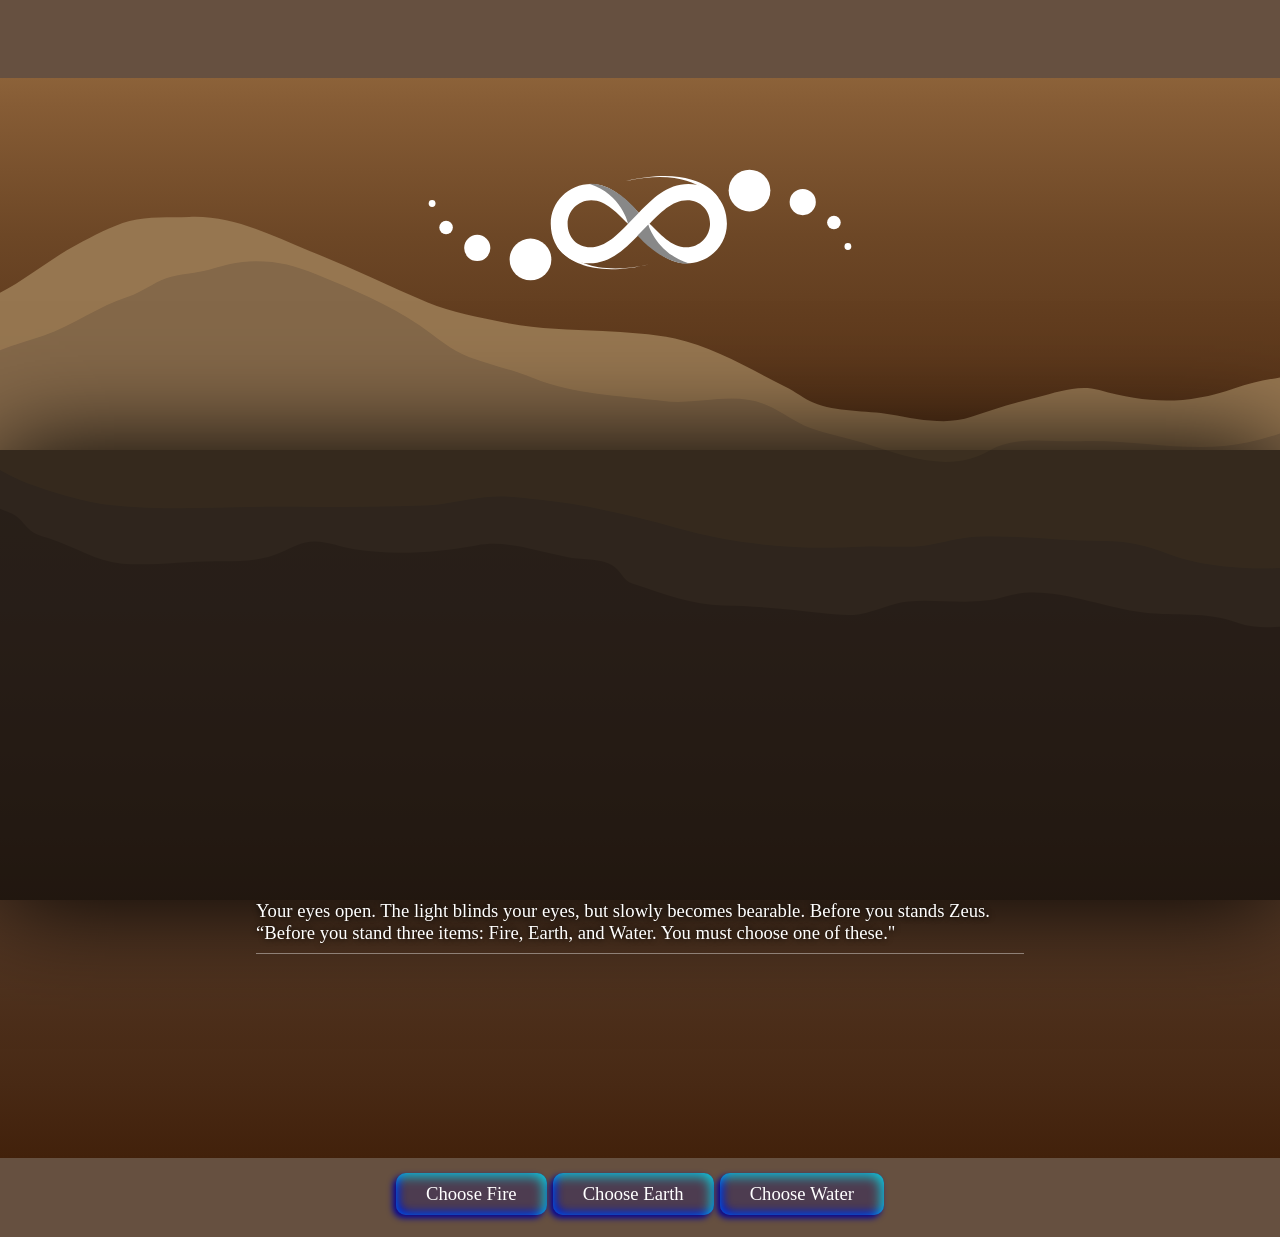
==== game3.html @ 2a309ad3 "animating log and ambient sound" ====
<html>
<head>
<title>Judgement</title>
<meta name="viewport" content="width=device-width"/>
<script src="jquery-2.1.0.min.js"></script>
<script src="game3.js"></script>
<link href='style.css' rel='stylesheet' type='text/css'>
</head>
<body>

<audio id="ambient_player" autoplay loop>
<source src="ambient.mp3" type="audio/mp3">
<source src="ambient.ogg" type="audio/ogg">
</audio>

<div align="center"><img id="image"/></div>
<div align="center" id="image-container"><img id="image"/></div>
<div id="log"></div>
<div><form id="form" align="center"></form></div>
<script>onLoad()</script>

</body>
</html>
---- style.css ----
@import url('http://fonts.googleapis.com/css?family=Exo+2:600|IM+Fell+English');

body {
    /*
    background-color: #6f6f6f; 
    background-image: url('edge3.png');
    background-attachment: fixed;
    background-position: 0px 0px;
    background-repeat: repeat-x;
    */
    background-image: url('bkg.svg');
    background-repeat: no-repeat;
    background-position: center center;
    background-color: #665040;
    color: white; 
    border: 0px; 
    margin: 0px; 
    padding: 0px;
    font-size: 14pt;
    font-family: 'IM Fell English', serif;
    text-shadow: 0px 0px 6px black;
}

hr {border: none; border-bottom: 1px solid rgba(255,255,255,0.4);}

#image-container {
    background-color: rgba(0,0,0,0.6);
    box-shadow: 0px 0px 100px black;
}

#image {
    padding: 0px; 
    border: 0px; 
    margin: 0px 0px 0px 0px;
}
#form input[type="button"] {
    color: white; 
    box-shadow: 
    -3px 3px 12px rgba(0, 255, 255, 0.75) inset,
    3px -3px 9px #0000cc inset,
    -3px 3px 6px #000099;
    background: rgba(0, 0, 128, 0.25);
    margin: 3px;
    padding: 10px 30px;
    border: none; 
    border-radius: 10px;
    font-size: 14pt;
    font-family: 'IM Fell English', serif;
}
#form input[type="button"]:hover {
    background: #0000cc; color: white;
}

#image {height: 50%; opacity: 0.0;}
#log {height: 30%; padding: 0px 20%; overflow: auto; overflow-x: hidden;}
#form input[type="button"] {display: inline;}

@media (max-width: 600px)
{
    #log {height: 25%; padding: 0px 10px;}
    #form input[type="button"] {display: block; width:100%;}
}
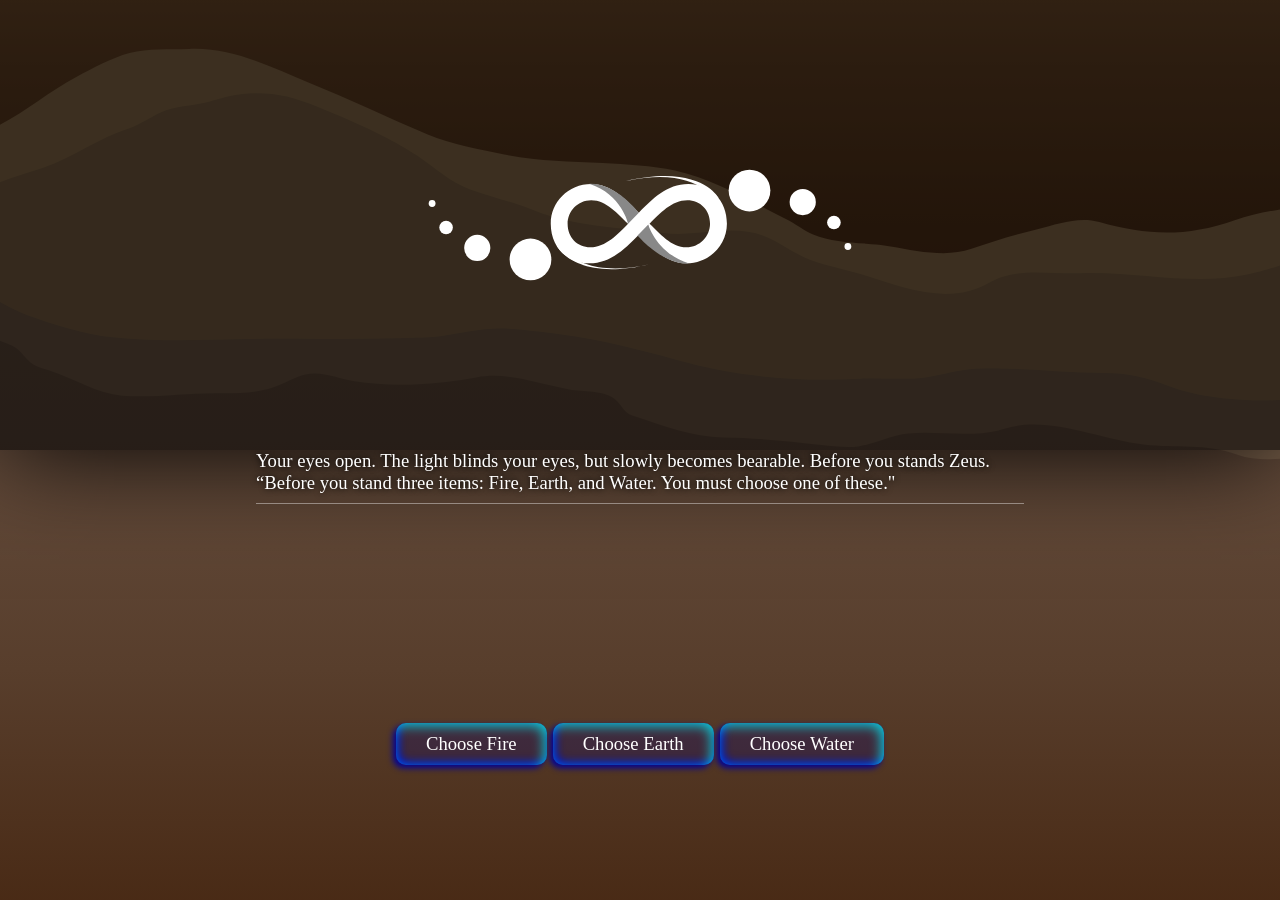
==== commit 42249aa3: "duplicate line removed" ====
--- a/game3.html
+++ b/game3.html
@@ -13,7 +13,6 @@
 <source src="ambient.ogg" type="audio/ogg">
 </audio>
 
-<div align="center"><img id="image"/></div>
 <div align="center" id="image-container"><img id="image"/></div>
 <div id="log"></div>
 <div><form id="form" align="center"></form></div>
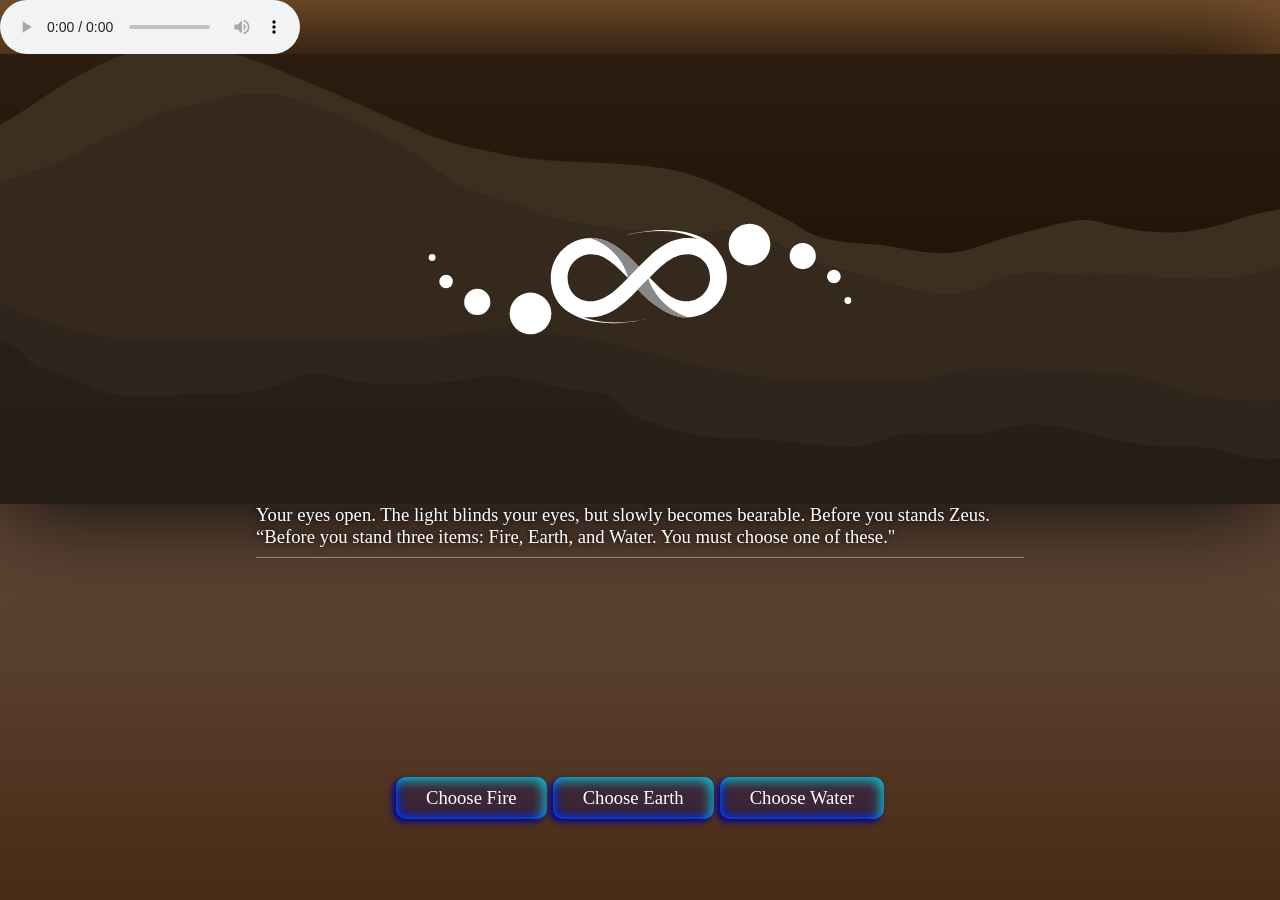
==== commit b96ffe81: "working with sound effects" ====
--- a/game3.html
+++ b/game3.html
@@ -8,9 +8,14 @@
 </head>
 <body>
 
-<audio id="ambient_player" autoplay loop>
+<!--
+<audio id="ambient-player" autoplay loop>
 <source src="ambient.mp3" type="audio/mp3">
 <source src="ambient.ogg" type="audio/ogg">
+</audio>
+-->
+
+<audio id="sfx-player" controls>
 </audio>
 
 <div align="center" id="image-container"><img id="image"/></div>
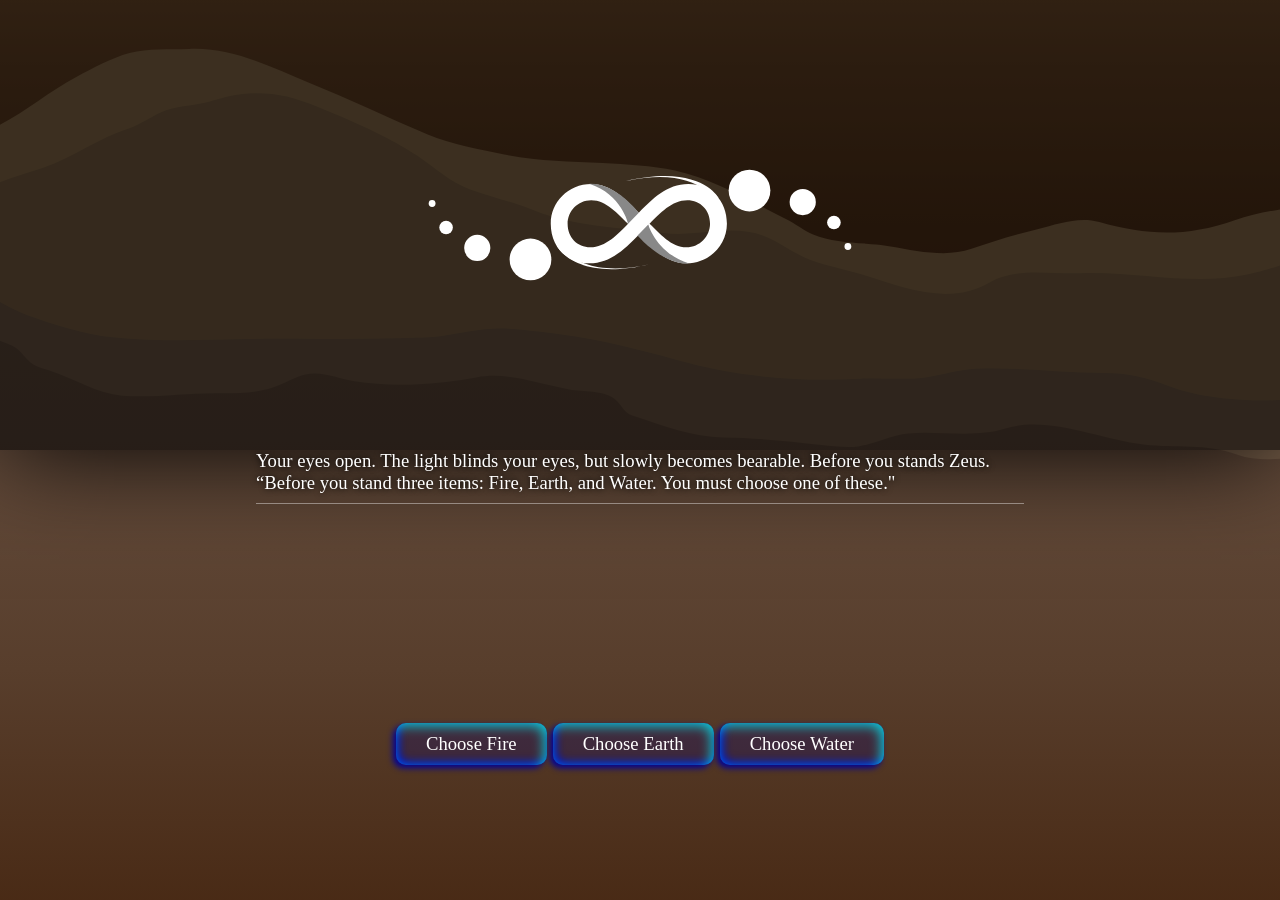
==== commit 375eae33: "working with sound effects" ====
--- a/game3.html
+++ b/game3.html
@@ -15,7 +15,7 @@
 </audio>
 -->
 
-<audio id="sfx-player" controls>
+<audio id="sfx-player">
 </audio>
 
 <div align="center" id="image-container"><img id="image"/></div>
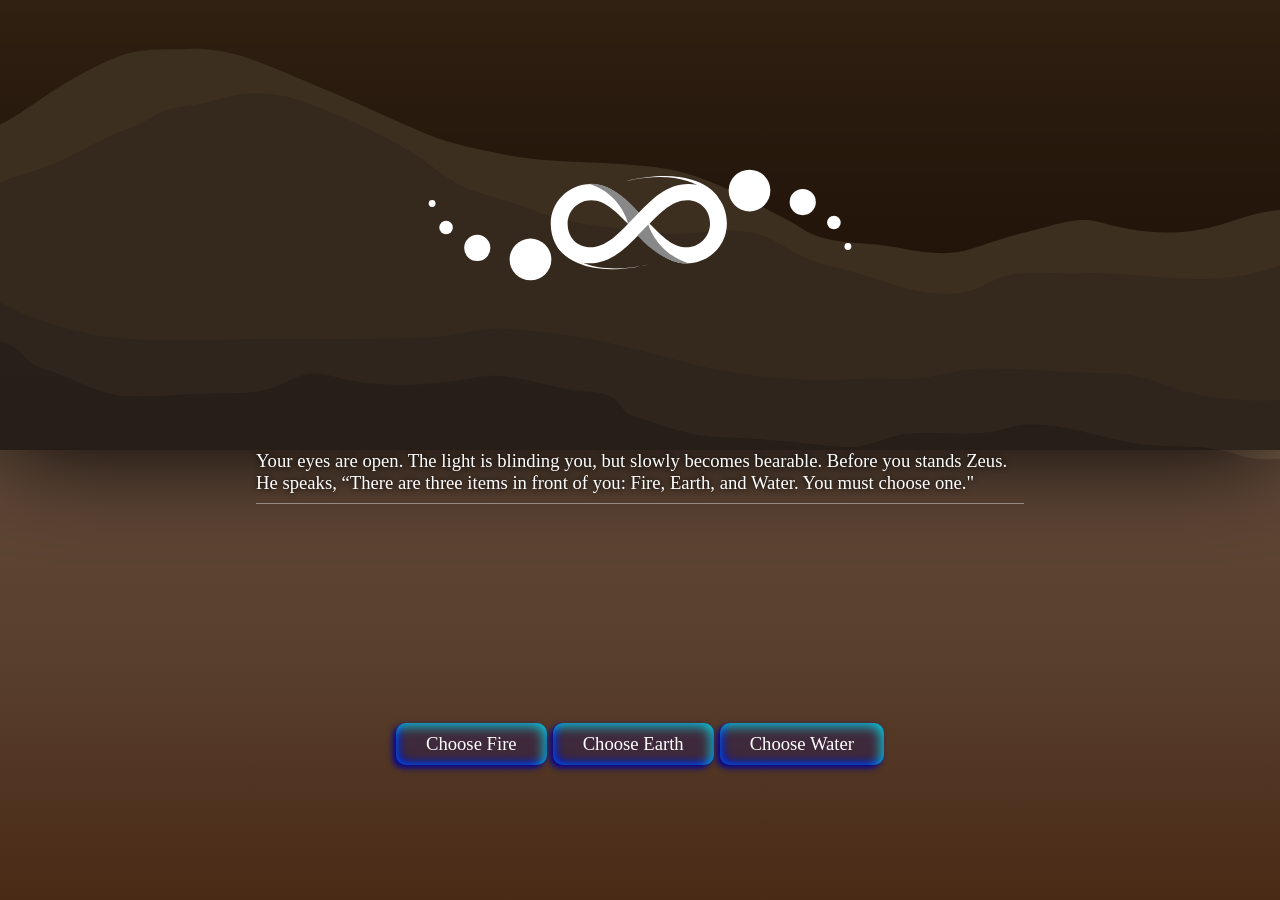
==== commit d761dcb8: "fixed ambient" ====
--- a/game3.html
+++ b/game3.html
@@ -8,14 +8,9 @@
 </head>
 <body>
 
-<!--
 <audio id="ambient-player" autoplay loop>
 <source src="ambient.mp3" type="audio/mp3">
 <source src="ambient.ogg" type="audio/ogg">
-</audio>
--->
-
-<audio id="sfx-player">
 </audio>
 
 <div align="center" id="image-container"><img id="image"/></div>
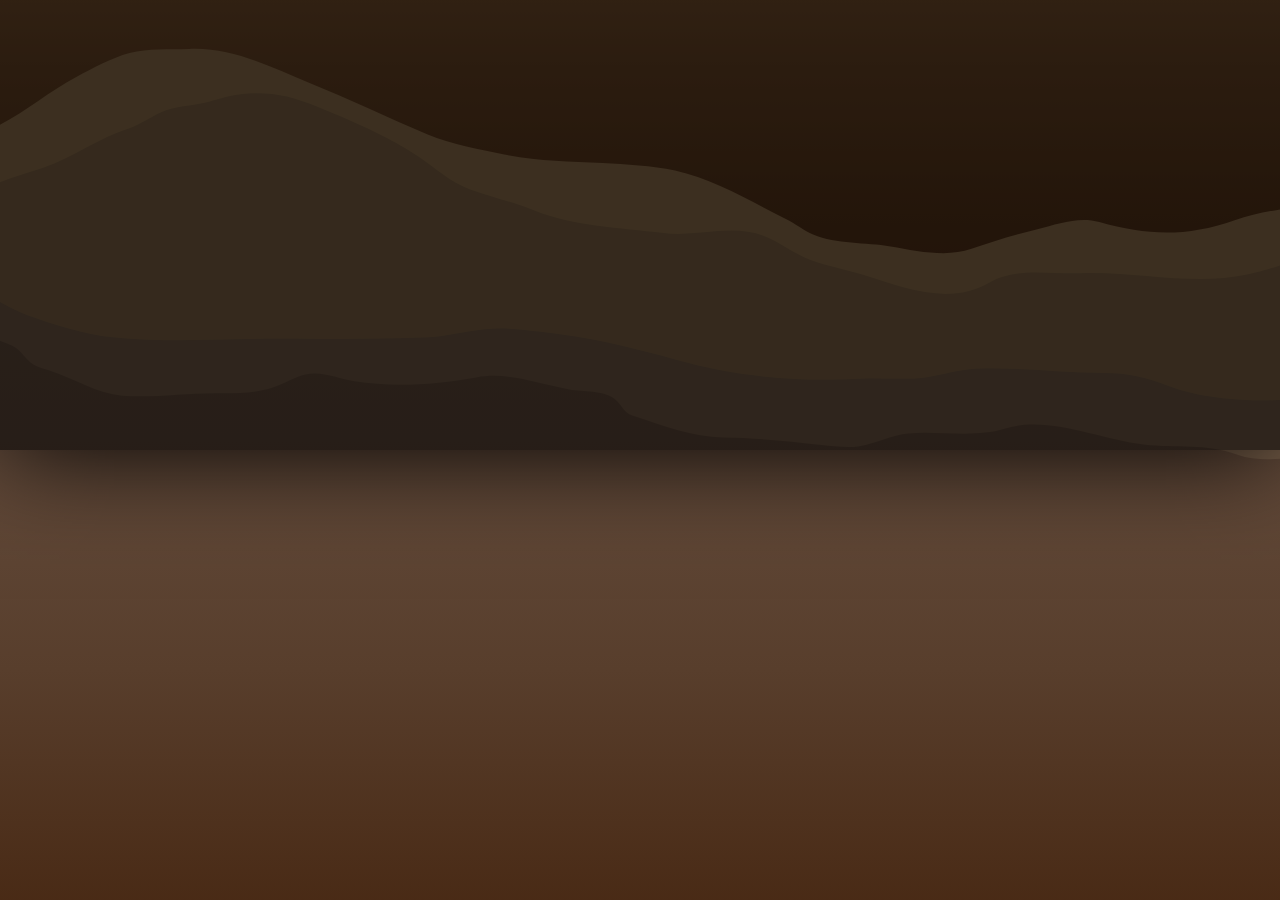
==== commit 457e1dd7: "kongregate integration" ====
--- a/game3.html
+++ b/game3.html
@@ -3,6 +3,8 @@
 <title>Judgement</title>
 <meta name="viewport" content="width=device-width"/>
 <script src="jquery-2.1.0.min.js"></script>
+<script src="swfobject.js"></script>
+<script src="http://www.kongregate.com/javascripts/kongregate_api.js"></script>
 <script src="game3.js"></script>
 <link href='style.css' rel='stylesheet' type='text/css'>
 </head>
--- a/style.css
+++ b/style.css
@@ -31,7 +31,7 @@
 #image {
     padding: 0px; 
     border: 0px; 
-    margin: 0px 0px 0px 0px;
+    margin: 0px;
 }
 #form input[type="button"] {
     color: white; 
@@ -52,11 +52,11 @@
 }
 
 #image {height: 50%; opacity: 0.0;}
-#log {height: 30%; padding: 0px 20%; overflow: auto; overflow-x: hidden;}
+#log {height: 30%; padding: 0px 20%; margin: 5px 0px; overflow: auto; overflow-x: hidden;}
 #form input[type="button"] {display: inline;}
 
 @media (max-width: 600px)
 {
-    #log {height: 25%; padding: 0px 10px;}
-    #form input[type="button"] {display: block; width:100%;}
-}+    #log {height: 25%;}
+    #form input[type="button"] {display: block; width: 100%;}
+}
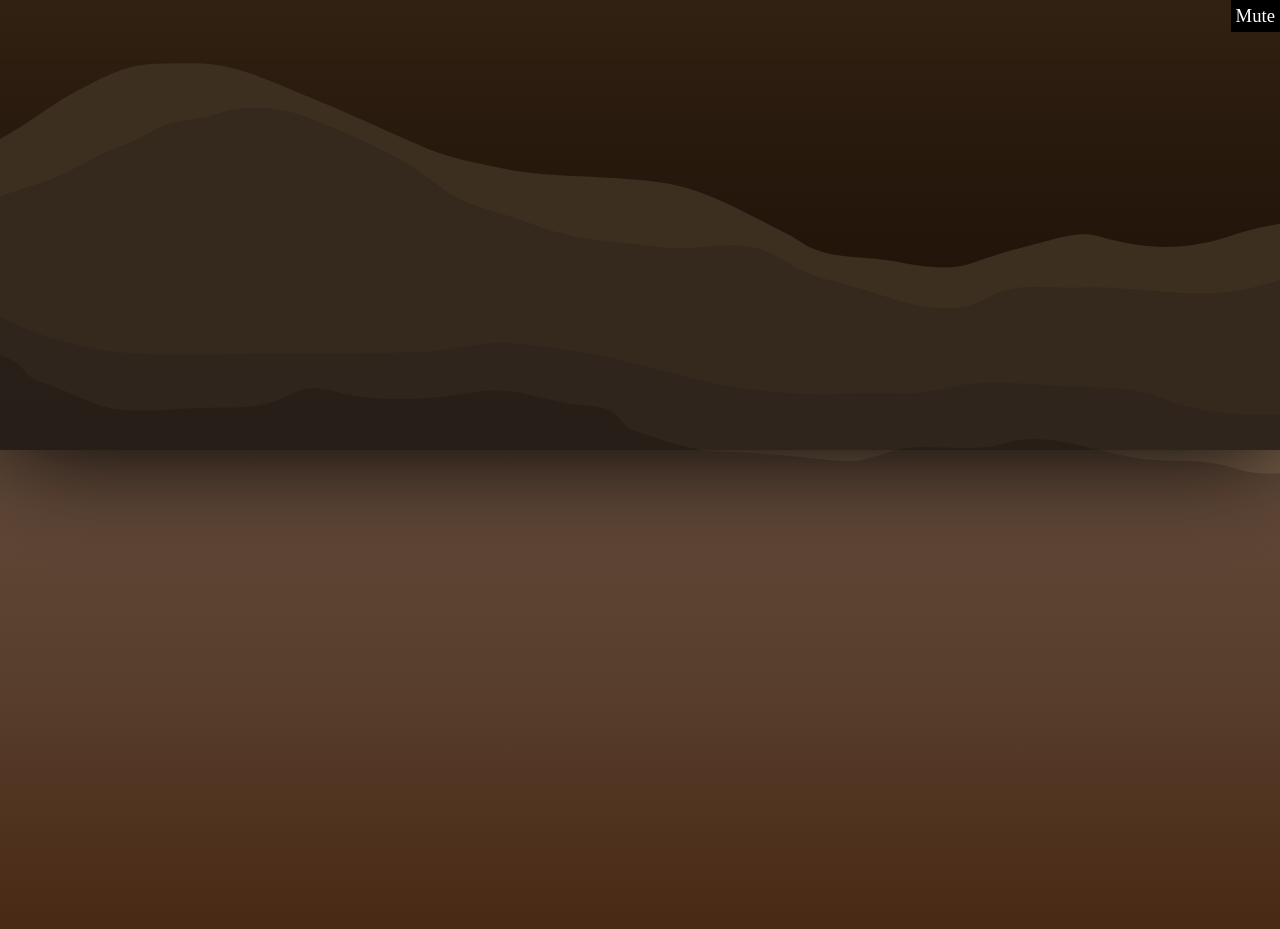
==== commit fd75bb3d: "Added mute button, lowered ambient volume, and added god voice" ====
--- a/game3.html
+++ b/game3.html
@@ -3,18 +3,17 @@
 <title>Judgement</title>
 <meta name="viewport" content="width=device-width"/>
 <script src="jquery-2.1.0.min.js"></script>
-<script src="swfobject.js"></script>
 <script src="http://www.kongregate.com/javascripts/kongregate_api.js"></script>
 <script src="game3.js"></script>
-<link href='style.css' rel='stylesheet' type='text/css'>
+<link href="style.css" rel="stylesheet" type="text/css"/>
 </head>
 <body>
 
-<audio id="ambient-player" autoplay loop>
-<source src="ambient.mp3" type="audio/mp3">
-<source src="ambient.ogg" type="audio/ogg">
+<audio id="ambient" autoplay loop>
+<source src="sfx/Ambient.mp3" type="audio/mp3">
 </audio>
 
+<div id="mute" onclick="onMute();">Mute</div>
 <div align="center" id="image-container"><img id="image"/></div>
 <div id="log"></div>
 <div><form id="form" align="center"></form></div>
--- a/style.css
+++ b/style.css
@@ -12,6 +12,7 @@
     background-repeat: no-repeat;
     background-position: center center;
     background-color: #665040;
+    /*background-size: 100%;*/
     color: white; 
     border: 0px; 
     margin: 0px; 
@@ -28,6 +29,17 @@
     box-shadow: 0px 0px 100px black;
 }
 
+#mute {
+    background: black;
+    display: inline;
+    position: absolute;
+    right: 0px;
+    top: 0px;
+    padding: 5px;
+    text-align: center;
+    vertical-align: center;
+    cursor: hand;
+}
 #image {
     padding: 0px; 
     border: 0px; 
@@ -46,6 +58,7 @@
     border-radius: 10px;
     font-size: 14pt;
     font-family: 'IM Fell English', serif;
+    cursor: hand;
 }
 #form input[type="button"]:hover {
     background: #0000cc; color: white;
@@ -53,10 +66,12 @@
 
 #image {height: 50%; opacity: 0.0;}
 #log {height: 30%; padding: 0px 20%; margin: 5px 0px; overflow: auto; overflow-x: hidden;}
+#form {height: 20%;}
 #form input[type="button"] {display: inline;}
 
 @media (max-width: 600px)
 {
     #log {height: 25%;}
+    #form {height: 25%;}
     #form input[type="button"] {display: block; width: 100%;}
 }
